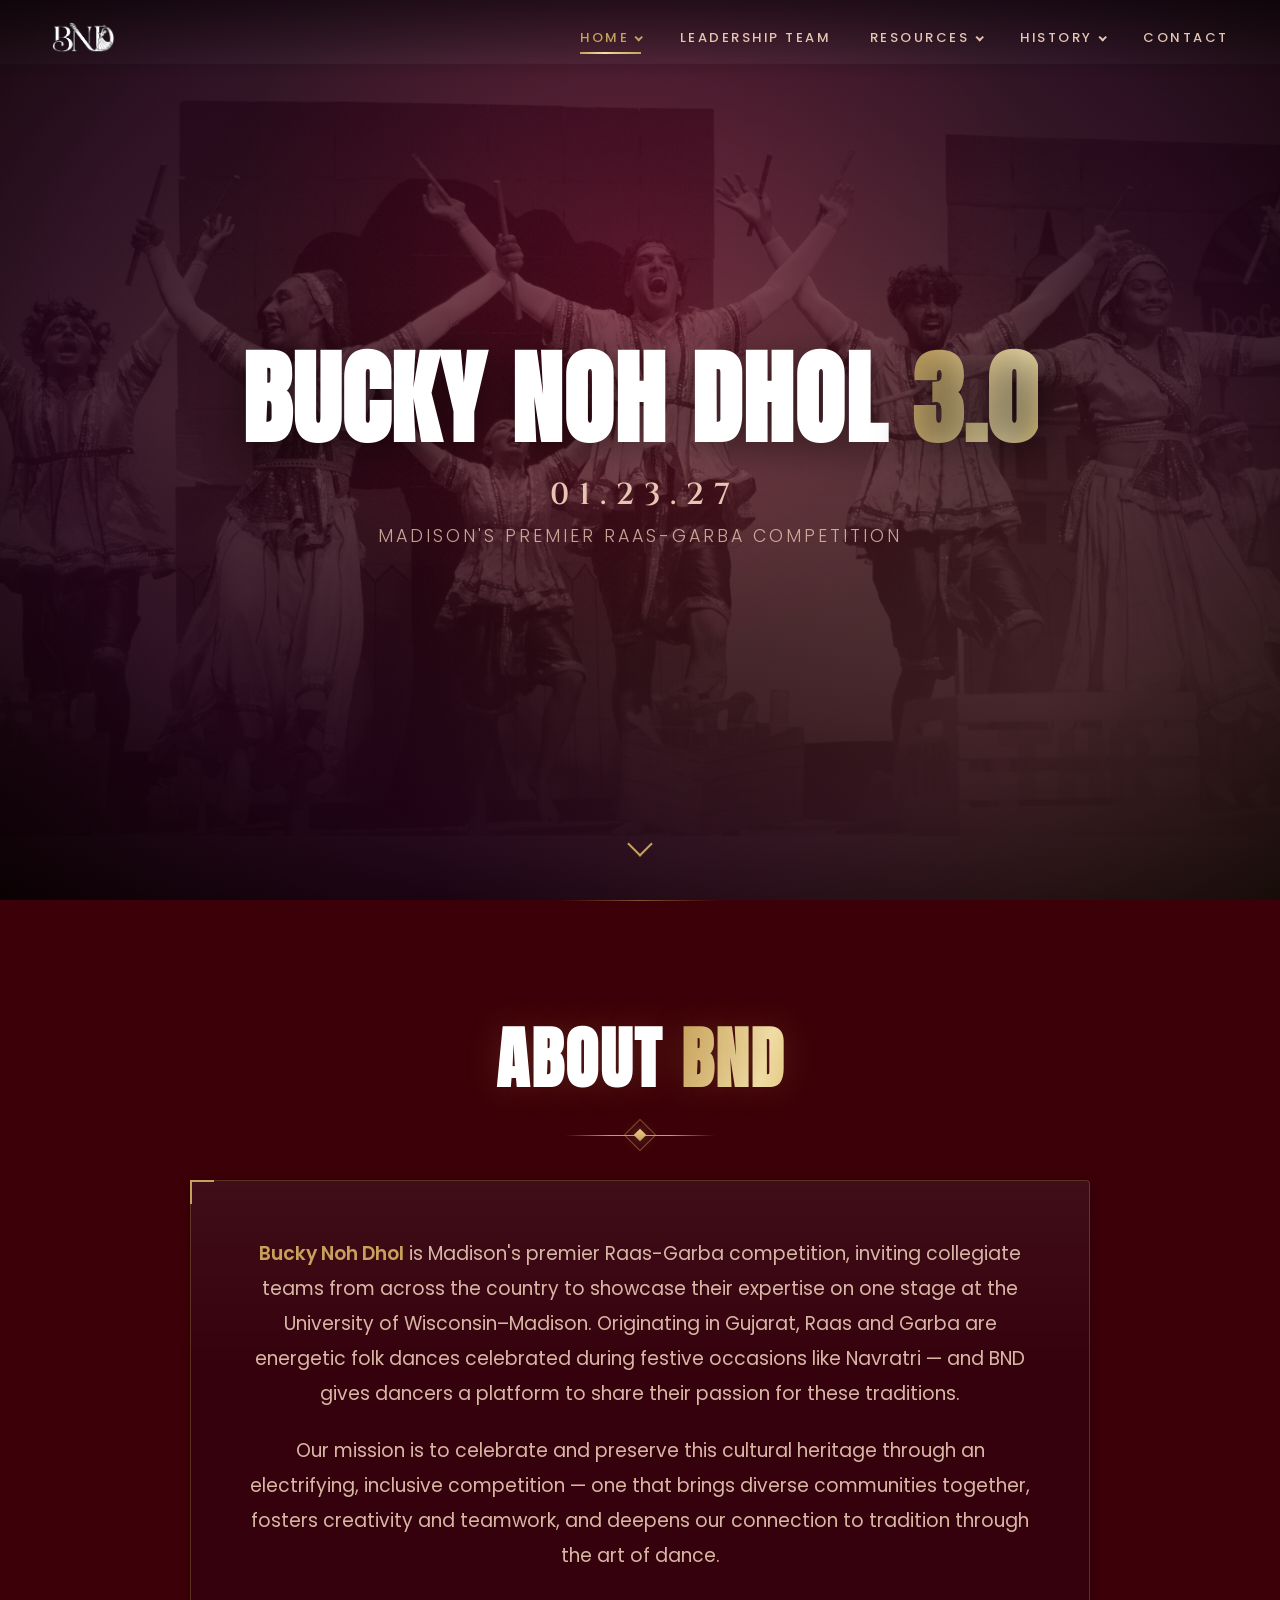
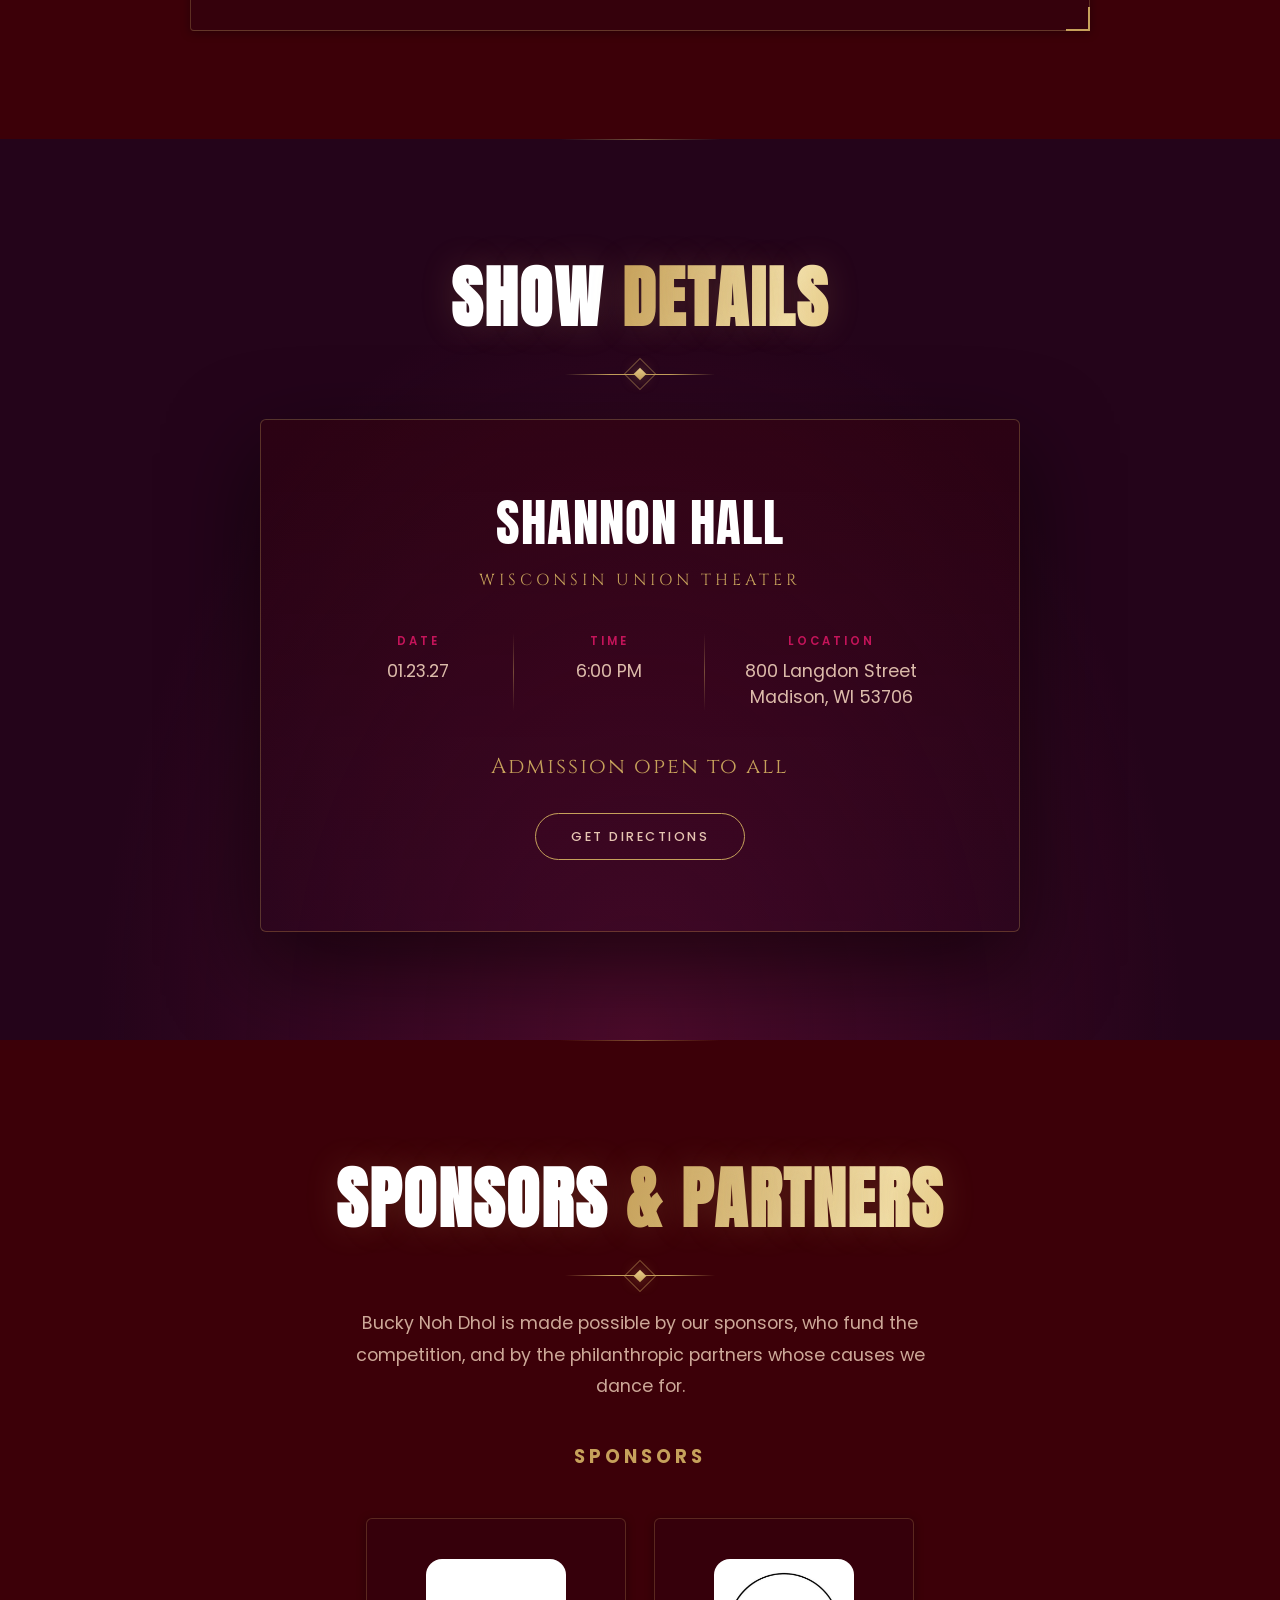
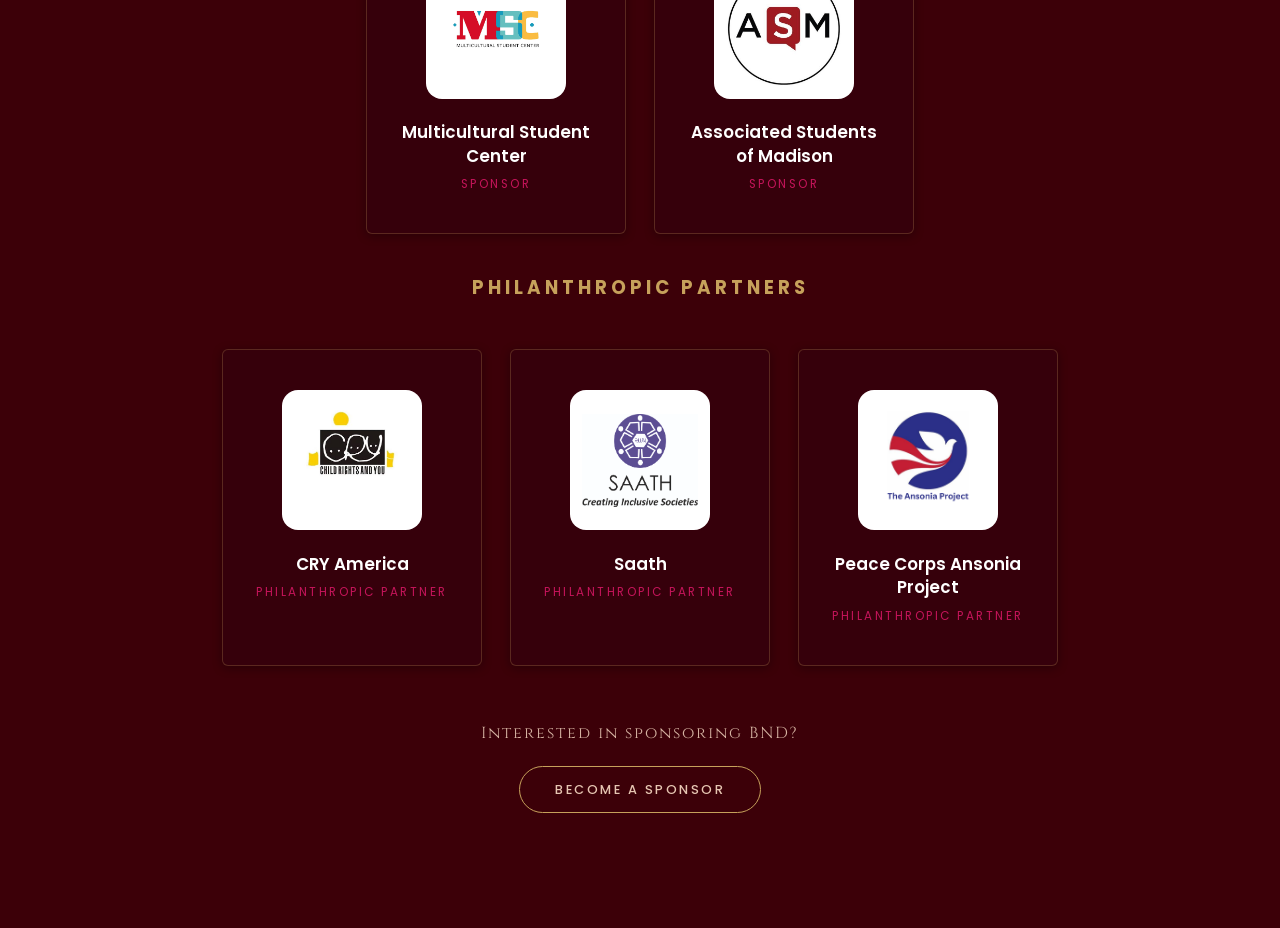
==== index.html @ 7897086d "BND 3.0 website: initial publish Static site for Bucky Noh Dhol 3.0 (01.23.27).  Co-Authored-By: Cla" ====
<!DOCTYPE html>
<html lang="en">
<head>
  <meta charset="UTF-8" />
  <meta name="viewport" content="width=device-width, initial-scale=1.0" />
  <title>Bucky Noh Dhol 3.0 — Madison's Premier Raas-Garba Competition</title>
  <link rel="preconnect" href="https://fonts.googleapis.com" />
  <link rel="preconnect" href="https://fonts.gstatic.com" crossorigin />
  <link href="https://fonts.googleapis.com/css2?family=Anton&family=Cinzel:wght@500;600;700&family=Poppins:wght@300;400;500;600&display=swap" rel="stylesheet" />
  <link rel="stylesheet" href="style.css" />
</head>
<body data-page="home">

  <!-- ===== NAV (injected by script.js) ===== -->
  <header class="nav" id="nav"></header>

  <!-- ===== HERO ===== -->
  <section class="hero" id="hero">
    <div class="hero__overlay"></div>
    <div class="hero__content">
      <h1 class="hero__title">
        <span class="hero__title-line--light">Bucky Noh Dhol</span>
        <span class="hero__title-line--accent">3.0</span>
      </h1>
      <p class="hero__date">01.23.27</p>
      <p class="hero__tagline">Madison's Premier Raas-Garba Competition</p>
    </div>
    <a href="#about" class="hero__scroll" aria-label="Scroll down">
      <span class="hero__scroll-chevron"></span>
    </a>
  </section>

  <!-- ===== ABOUT ===== -->
  <section class="about" id="about">
    <div class="about__inner">
      <h2 class="section-title">About <span class="section-title__accent">BND</span></h2>
      <span class="section-divider"></span>
      <div class="about__panel">
        <p>
          <strong>Bucky Noh Dhol</strong> is Madison's premier Raas-Garba competition, inviting
          collegiate teams from across the country to showcase their expertise on one stage at the
          University of Wisconsin&ndash;Madison. Originating in Gujarat, Raas and Garba are
          energetic folk dances celebrated during festive occasions like Navratri &mdash; and BND
          gives dancers a platform to share their passion for these traditions.
        </p>
        <p>
          Our mission is to celebrate and preserve this cultural heritage through an electrifying,
          inclusive competition &mdash; one that brings diverse communities together, fosters
          creativity and teamwork, and deepens our connection to tradition through the art of dance.
        </p>
      </div>
    </div>
  </section>

  <!-- ===== SHOW DETAILS ===== -->
  <section class="show" id="show">
    <div class="show__inner">
      <h2 class="section-title">Show <span class="section-title__accent">Details</span></h2>
      <span class="section-divider"></span>

      <div class="show__card">
        <p class="show__venue">Shannon Hall</p>
        <p class="show__sub">Wisconsin Union Theater</p>

        <div class="show__meta">
          <div class="show__meta-item">
            <span class="show__label">Date</span>
            <span class="show__value">01.23.27</span>
          </div>
          <span class="show__meta-sep"></span>
          <div class="show__meta-item">
            <span class="show__label">Time</span>
            <span class="show__value">6:00 PM</span>
          </div>
          <span class="show__meta-sep"></span>
          <div class="show__meta-item">
            <span class="show__label">Location</span>
            <span class="show__value">800 Langdon Street<br />Madison, WI 53706</span>
          </div>
        </div>

        <p class="show__admission">Admission open to all</p>

        <a class="show__directions"
           href="https://maps.google.com/?q=Shannon+Hall+800+Langdon+Street+Madison+WI+53706"
           target="_blank" rel="noopener">Get Directions</a>
      </div>
    </div>
  </section>

  <!-- ===== SPONSORS & PARTNERS ===== -->
  <section class="sponsors" id="sponsors">
    <div class="sponsors__inner">
      <h2 class="section-title">Sponsors <span class="section-title__accent">&amp; Partners</span></h2>
      <span class="section-divider"></span>
      <p class="sponsors__intro">
        Bucky Noh Dhol is made possible by our sponsors, who fund the competition, and by the
        philanthropic partners whose causes we dance for.
      </p>

      <h3 class="sponsors__group-title">Sponsors</h3>
      <div class="sponsors__grid">
        <div class="sponsor-card">
          <img class="sponsor-card__logo sponsor-card__logo--img" src="assets/img/sponsors/msc.png" alt="Multicultural Student Center logo">
          <p class="sponsor-card__name">Multicultural Student Center</p>
          <p class="sponsor-card__role">Sponsor</p>
        </div>
        <div class="sponsor-card">
          <img class="sponsor-card__logo sponsor-card__logo--img" src="assets/img/sponsors/asm.jpeg" alt="Associated Students of Madison logo">
          <p class="sponsor-card__name">Associated Students of Madison</p>
          <p class="sponsor-card__role">Sponsor</p>
        </div>
      </div>

      <h3 class="sponsors__group-title">Philanthropic Partners</h3>
      <div class="sponsors__grid">
        <div class="sponsor-card">
          <img class="sponsor-card__logo sponsor-card__logo--img" src="assets/img/partners/cry.jpeg" alt="CRY America logo">
          <p class="sponsor-card__name">CRY America</p>
          <p class="sponsor-card__role">Philanthropic Partner</p>
        </div>
        <div class="sponsor-card">
          <img class="sponsor-card__logo sponsor-card__logo--img" src="assets/img/partners/saath.jpg" alt="Saath logo">
          <p class="sponsor-card__name">Saath</p>
          <p class="sponsor-card__role">Philanthropic Partner</p>
        </div>
        <div class="sponsor-card">
          <img class="sponsor-card__logo sponsor-card__logo--img" src="assets/img/partners/ansonia.png" alt="Peace Corps Ansonia Project logo">
          <p class="sponsor-card__name">Peace Corps Ansonia Project</p>
          <p class="sponsor-card__role">Philanthropic Partner</p>
        </div>
      </div>

      <div class="sponsors__cta">
        <p>Interested in sponsoring BND?</p>
        <a class="btn-outline" href="assets/docs/BND-Sponsorship-Package.pdf" target="_blank" rel="noopener">Become a Sponsor</a>
      </div>
    </div>
  </section>

  <script src="script.js"></script>
</body>
</html>
---- style.css ----
/* ===================================================================
   Bucky Noh Dhol 3.0 — Website
   Theme: "Iconic Bollywood" · Brand palette (see Website Workbook PDF)
   =================================================================== */

:root {
  /* Core / darks — jewel tones (no blue; reads Bollywood, not patriotic) */
  --maroon:  #3C0008;   /* deep red base */
  --maroon-2:#5E0A1E;   /* warmer mid maroon for gradients */
  --plum:    #24041A;   /* deep magenta-plum — replaces the old navy */
  --teal:    #043A44;   /* peacock jewel accent tone */
  --forest:  #123028;   /* deep emerald */
  --beige:   #E6C5B2;
  --ink:     #14020A;   /* warm near-black */

  /* Accents */
  --magenta: #C4145A;   /* sampled — adjust once exact hex known */
  --orange:  #D4611E;   /* sampled */
  --gold:    #C6A15B;   /* sampled */
  --gold-lt: #E9CF8C;   /* highlight gold */
  --rose:    #9B666F;

  /* Roles */
  --bg:        var(--maroon);
  --text:      var(--beige);
  --accent:    var(--gold);
  --accent-2:  var(--magenta);

  --font-display: 'Anton', sans-serif;
  --font-serif:   'Cinzel', serif;
  --font-body:    'Poppins', sans-serif;

  --nav-h: 76px;
}

* { margin: 0; padding: 0; box-sizing: border-box; }

html { scroll-behavior: smooth; }

body {
  background: var(--bg);
  color: var(--text);
  font-family: var(--font-body);
  -webkit-font-smoothing: antialiased;
  overflow-x: hidden;
}

/* ===== NAV ===== */
.nav {
  position: fixed;
  top: 0; left: 0; right: 0;
  height: var(--nav-h);
  display: flex;
  align-items: center;
  justify-content: space-between;
  padding: 0 clamp(1.25rem, 4vw, 3.5rem);
  z-index: 100;
  transition: background .35s ease, backdrop-filter .35s ease;
}
.nav--scrolled,
.nav--solid {
  background: rgba(36, 4, 26, .82);
  backdrop-filter: blur(10px);
  border-bottom: 1px solid rgba(198, 161, 91, .35);
}
.nav__brand {
  font-family: var(--font-display);
  font-size: 1.6rem;
  letter-spacing: 2px;
  color: var(--beige);
  text-decoration: none;
}
.nav__brand:hover { color: var(--gold); }
/* Nav logo. History pages override background-image with their year's logo. */
.nav__brand--placeholder {
  display: inline-flex;
  width: 118px; height: 64px;
  background-image: url('assets/img/logos/bnd3.png');
  background-size: contain;
  background-repeat: no-repeat;
  background-position: left center;
  color: transparent;
  font-size: 0;
}
.nav__links {
  display: flex;
  gap: clamp(1.25rem, 3vw, 2.75rem);
}
.nav__links a {
  font-size: .82rem;
  letter-spacing: 2.5px;
  text-transform: uppercase;
  font-weight: 500;
  color: var(--beige);
  text-decoration: none;
  position: relative;
  padding: .35rem 0;
}
.nav__links a::after {
  content: '';
  position: absolute;
  left: 0; bottom: 0;
  width: 0; height: 2px;
  background: var(--gold);
  transition: width .3s ease;
}
.nav__links a:hover { color: var(--gold); }
.nav__links a:hover::after { width: 100%; }
.nav__links a.is-active { color: var(--gold); }
.nav__links a.is-active::after { width: 100%; }

/* Dropdown */
.nav__item--has-dropdown { position: relative; }
.nav__toplink { display: inline-flex; align-items: center; gap: .4rem; }
.nav__caret {
  width: 6px; height: 6px;
  border-right: 2px solid currentColor;
  border-bottom: 2px solid currentColor;
  transform: rotate(45deg) translateY(-1px);
  transition: transform .3s ease;
}
.nav__item--has-dropdown:hover .nav__caret { transform: rotate(-135deg) translateY(-1px); }
.nav__dropdown {
  position: absolute;
  top: 100%;
  left: 50%;
  transform: translateX(-50%) translateY(8px);
  min-width: 170px;
  display: flex;
  flex-direction: column;
  padding: .5rem 0;
  background: rgba(36, 4, 26, .96);
  backdrop-filter: blur(10px);
  border: 1px solid rgba(198, 161, 91, .25);
  border-radius: 6px;
  box-shadow: 0 20px 50px rgba(0, 0, 0, .5);
  opacity: 0;
  visibility: hidden;
  transition: opacity .25s ease, transform .25s ease, visibility .25s;
}
.nav__item--has-dropdown:hover .nav__dropdown {
  opacity: 1;
  visibility: visible;
  transform: translateX(-50%) translateY(4px);
}
.nav__dropdown a {
  padding: .6rem 1.4rem;
  letter-spacing: 2px;
  white-space: nowrap;
}
.nav__dropdown a::after { display: none; }

/* ===== Subpage header (pages without a full hero) ===== */
.page-header {
  position: relative;
  padding: calc(var(--nav-h) + clamp(3rem, 10vh, 6rem)) 1.5rem clamp(3rem, 8vh, 5rem);
  text-align: center;
  background:
    radial-gradient(ellipse at 50% 0%, rgba(60, 0, 8, .75) 0%, transparent 65%),
    linear-gradient(180deg, var(--plum) 0%, var(--maroon) 100%);
}
.page-header__eyebrow {
  font-family: var(--font-serif);
  font-size: clamp(.7rem, 1.6vw, .9rem);
  letter-spacing: 5px;
  text-transform: uppercase;
  color: var(--gold);
  margin-bottom: 1rem;
}

/* ===== HERO ===== */
.hero {
  position: relative;
  min-height: 100vh;
  display: flex;
  align-items: center;
  justify-content: center;
  text-align: center;
  background:
    url('assets/img/hero-performance.png') center 30% / cover no-repeat;
  isolation: isolate;
}
.hero__overlay {
  position: absolute;
  inset: 0;
  z-index: -1;
  background:
    radial-gradient(ellipse at 50% 28%, rgba(196, 20, 90, .22) 0%, transparent 45%),
    radial-gradient(ellipse at 82% 78%, rgba(198, 161, 91, .16) 0%, transparent 45%),
    radial-gradient(ellipse at 50% 42%, rgba(60, 0, 8, .42) 0%, rgba(36, 4, 26, .82) 65%, rgba(10, 0, 2, .95) 100%),
    linear-gradient(180deg, rgba(10, 0, 2, .55) 0%, rgba(60, 0, 8, .30) 45%, rgba(6, 0, 1, .95) 100%);
}
.hero__content {
  padding: 0 1.5rem;
  animation: hero-rise 1.1s cubic-bezier(.2, .7, .2, 1) both;
}
.hero__eyebrow {
  font-family: var(--font-serif);
  font-size: clamp(.7rem, 1.6vw, .95rem);
  letter-spacing: 6px;
  text-transform: uppercase;
  color: var(--gold);
  margin-bottom: 1.4rem;
  opacity: .9;
}
.hero__title {
  font-family: var(--font-display);
  line-height: .95;
  letter-spacing: 1px;
  text-transform: uppercase;
  text-shadow: 0 8px 40px rgba(0, 0, 0, .55);
  font-size: clamp(2.4rem, 8vw, 6.5rem);
}
.hero__title-line--light {
  color: #fff;
}
.hero__title-line--accent {
  background: linear-gradient(180deg, var(--gold) 0%, #e9cf8c 45%, var(--orange) 100%);
  -webkit-background-clip: text;
  background-clip: text;
  -webkit-text-fill-color: transparent;
}
.hero__date {
  font-family: var(--font-serif);
  font-size: clamp(1.1rem, 3vw, 1.9rem);
  letter-spacing: 10px;
  font-weight: 600;
  color: var(--beige);
  margin: 1.6rem 0 .5rem;
  padding-left: 10px; /* optical centering for letter-spacing */
}
.hero__tagline {
  font-size: clamp(.85rem, 2vw, 1.1rem);
  letter-spacing: 3px;
  font-weight: 300;
  text-transform: uppercase;
  color: rgba(230, 197, 178, .82);
}

/* Scroll cue */
.hero__scroll {
  position: absolute;
  bottom: 2.2rem;
  left: 50%;
  transform: translateX(-50%);
  width: 30px; height: 30px;
  display: block;
}
.hero__scroll-chevron {
  display: block;
  width: 18px; height: 18px;
  margin: 0 auto;
  border-right: 2px solid var(--gold);
  border-bottom: 2px solid var(--gold);
  transform: rotate(45deg);
  animation: bounce 1.8s infinite;
}

@keyframes hero-rise {
  from { opacity: 0; transform: translateY(28px); }
  to   { opacity: 1; transform: translateY(0); }
}
@keyframes bounce {
  0%, 100% { transform: rotate(45deg) translate(0, 0); opacity: .5; }
  50%      { transform: rotate(45deg) translate(5px, 5px); opacity: 1; }
}

/* ===== Shared section bits ===== */
.section-title {
  font-family: var(--font-display);
  font-size: clamp(2.2rem, 6vw, 4.2rem);
  text-transform: uppercase;
  letter-spacing: 2px;
  color: #fff;
  text-align: center;
  text-shadow: 0 0 34px rgba(198, 161, 91, .18);
}
.section-title__accent {
  background: linear-gradient(180deg, var(--gold) 0%, #e9cf8c 50%, var(--orange) 100%);
  -webkit-background-clip: text;
  background-clip: text;
  -webkit-text-fill-color: transparent;
}
/* Ornamental divider: fading gold line with a centered gold diamond */
.section-divider {
  position: relative;
  display: block;
  width: 150px; height: 1px;
  margin: 1.6rem auto 0;
  background: linear-gradient(90deg, transparent, var(--gold) 30%, var(--gold) 70%, transparent);
}
.section-divider::before {
  content: '';
  position: absolute;
  left: 50%; top: 50%;
  width: 9px; height: 9px;
  background: linear-gradient(135deg, var(--gold-lt), var(--gold));
  transform: translate(-50%, -50%) rotate(45deg);
  box-shadow: 0 0 14px rgba(198, 161, 91, .6);
}
.section-divider::after {
  content: '';
  position: absolute;
  left: 50%; top: 50%;
  width: 21px; height: 21px;
  border: 1px solid rgba(198, 161, 91, .45);
  transform: translate(-50%, -50%) rotate(45deg);
}

/* ===== ABOUT ===== */
.about {
  background:
    radial-gradient(ellipse at 50% 0%, rgba(60, 0, 8, .6) 0%, transparent 60%),
    var(--maroon);
  padding: clamp(4.5rem, 12vh, 8rem) clamp(1.25rem, 5vw, 3rem);
}
.about__inner {
  max-width: 900px;
  margin: 0 auto;
}
.about__panel {
  margin-top: 2.8rem;
  padding: clamp(2rem, 5vw, 3.5rem);
  border: 1px solid rgba(198, 161, 91, .28);
  border-radius: 4px;
  background: rgba(36, 4, 26, .18);
  position: relative;
}
/* gold corner accents */
.about__panel::before,
.about__panel::after {
  content: '';
  position: absolute;
  width: 22px; height: 22px;
  border: 2px solid var(--gold);
}
.about__panel::before { top: -1px; left: -1px; border-right: none; border-bottom: none; }
.about__panel::after  { bottom: -1px; right: -1px; border-left: none; border-top: none; }
.about__panel p {
  font-size: clamp(1rem, 1.6vw, 1.18rem);
  line-height: 1.85;
  color: rgba(230, 197, 178, .92);
  text-align: center;
}
.about__panel p + p { margin-top: 1.4rem; }
.about__panel strong { color: var(--gold); font-weight: 600; }

/* ===== SHOW DETAILS ===== */
.show {
  background:
    radial-gradient(ellipse at 50% 100%, rgba(150, 22, 74, .35) 0%, transparent 60%),
    var(--plum);
  padding: clamp(4.5rem, 12vh, 8rem) clamp(1.25rem, 5vw, 3rem);
}
.show__inner { max-width: 760px; margin: 0 auto; text-align: center; }

.show__card {
  margin-top: 2.8rem;
  padding: clamp(2.5rem, 6vw, 4rem) clamp(1.5rem, 5vw, 3.5rem);
  border: 1px solid rgba(198, 161, 91, .3);
  border-radius: 6px;
  background: linear-gradient(180deg, rgba(60, 0, 8, .35), rgba(36, 4, 26, .25));
  box-shadow: 0 30px 80px rgba(0, 0, 0, .45);
}
.show__venue {
  font-family: var(--font-display);
  font-size: clamp(2rem, 5vw, 3.2rem);
  text-transform: uppercase;
  letter-spacing: 1px;
  color: #fff;
}
.show__sub {
  font-family: var(--font-serif);
  font-size: clamp(.8rem, 1.8vw, 1rem);
  letter-spacing: 4px;
  text-transform: uppercase;
  color: var(--gold);
  margin-top: .5rem;
}

.show__meta {
  display: flex;
  align-items: stretch;
  justify-content: center;
  flex-wrap: wrap;
  gap: clamp(1rem, 4vw, 2.5rem);
  margin: 2.6rem 0;
}
.show__meta-item {
  display: flex;
  flex-direction: column;
  gap: .5rem;
  min-width: 110px;
}
.show__label {
  font-size: .72rem;
  letter-spacing: 3px;
  text-transform: uppercase;
  color: var(--magenta);
  font-weight: 600;
}
.show__value {
  font-size: clamp(.95rem, 1.6vw, 1.1rem);
  line-height: 1.5;
  color: rgba(230, 197, 178, .95);
}
.show__meta-sep {
  width: 1px;
  background: linear-gradient(180deg, transparent, rgba(198, 161, 91, .45), transparent);
}
@media (max-width: 620px) {
  .show__meta-sep { display: none; }
}

.show__admission {
  font-family: var(--font-serif);
  font-size: clamp(1rem, 2.4vw, 1.35rem);
  letter-spacing: 2px;
  color: var(--gold);
  margin-bottom: 2rem;
}

.show__directions {
  display: inline-block;
  font-size: .8rem;
  letter-spacing: 2.5px;
  text-transform: uppercase;
  font-weight: 500;
  color: var(--beige);
  text-decoration: none;
  padding: .85rem 2.2rem;
  border: 1px solid var(--gold);
  border-radius: 999px;
  transition: background .3s ease, color .3s ease;
}
.show__directions:hover {
  background: var(--gold);
  color: var(--maroon);
}

/* ===== SPONSORS & PARTNERS ===== */
.sponsors {
  background:
    radial-gradient(ellipse at 50% 0%, rgba(60, 0, 8, .55) 0%, transparent 60%),
    var(--maroon);
  padding: clamp(4.5rem, 12vh, 8rem) clamp(1.25rem, 5vw, 3rem);
}
.sponsors__inner { max-width: 1000px; margin: 0 auto; text-align: center; }
.sponsors__intro {
  max-width: 620px;
  margin: 2rem auto 0;
  font-size: clamp(.95rem, 1.6vw, 1.1rem);
  line-height: 1.8;
  color: rgba(230, 197, 178, .85);
}

.sponsors__grid {
  margin-top: 3rem;
  display: flex;
  flex-wrap: wrap;
  justify-content: center;
  gap: 1.75rem;
}
.sponsors__group-title {
  font-family: var(--font-display-serif, var(--font-body));
  font-size: 1.15rem;
  letter-spacing: 4px;
  text-transform: uppercase;
  text-align: center;
  color: var(--gold);
  margin: 2.5rem 0 1.5rem;
}
.sponsor-card {
  width: 260px;
  padding: 2.5rem 1.75rem;
  border: 1px solid rgba(198, 161, 91, .25);
  border-radius: 6px;
  background: rgba(36, 4, 26, .22);
  transition: transform .3s ease, border-color .3s ease;
}
.sponsor-card:hover {
  transform: translateY(-6px);
  border-color: var(--gold);
}
.sponsor-card__logo {
  width: 96px; height: 96px;
  margin: 0 auto 1.4rem;
  display: flex;
  align-items: center;
  justify-content: center;
  border-radius: 50%;
  border: 1px dashed rgba(198, 161, 91, .55);
  font-family: var(--font-display);
  font-size: 1.6rem;
  letter-spacing: 1px;
  color: var(--gold);
}
.sponsor-card__logo--img {
  background: #fff;
  border: none;
  object-fit: contain;
  width: 140px;
  height: 140px;
  border-radius: 16px;
  padding: 12px;
}

.sponsor-card__name {
  font-size: 1.05rem;
  font-weight: 600;
  color: #fff;
  line-height: 1.4;
}
.sponsor-card__role {
  margin-top: .5rem;
  font-size: .74rem;
  letter-spacing: 2.5px;
  text-transform: uppercase;
  color: var(--magenta);
}

.sponsors__cta { margin-top: 3.5rem; }
.sponsors__cta p {
  font-family: var(--font-serif);
  letter-spacing: 2px;
  color: rgba(230, 197, 178, .9);
  margin-bottom: 1.4rem;
}
.btn-outline {
  display: inline-block;
  font-size: .8rem;
  letter-spacing: 2.5px;
  text-transform: uppercase;
  font-weight: 500;
  color: var(--beige);
  text-decoration: none;
  padding: .85rem 2.2rem;
  border: 1px solid var(--gold);
  border-radius: 999px;
  transition: background .3s ease, color .3s ease;
}
.btn-outline:hover { background: var(--gold); color: var(--maroon); }

/* ===== LEADERSHIP / TEAM ===== */
.team {
  padding: clamp(3.5rem, 9vh, 6rem) clamp(1.25rem, 5vw, 3rem);
}
.team--directors { background: var(--maroon); }
.team--board {
  background:
    radial-gradient(ellipse at 50% 0%, rgba(150, 22, 74, .3) 0%, transparent 55%),
    var(--plum);
}
.team__inner { max-width: 1080px; margin: 0 auto; }
.team__group-title {
  font-family: var(--font-serif);
  font-size: clamp(1.1rem, 2.6vw, 1.6rem);
  letter-spacing: 4px;
  text-transform: uppercase;
  text-align: center;
  color: var(--gold);
  margin-bottom: 2.8rem;
}

.team__grid {
  display: grid;
  grid-template-columns: repeat(auto-fit, minmax(180px, 1fr));
  gap: clamp(1.5rem, 3vw, 2.5rem);
}
.team__grid--featured {
  max-width: 560px;
  margin: 0 auto;
  grid-template-columns: repeat(2, 1fr);
}

.member { text-align: center; }
.member__photo {
  width: clamp(120px, 15vw, 160px);
  height: clamp(120px, 15vw, 160px);
  margin: 0 auto 1.1rem;
  border-radius: 50%;
  overflow: hidden;
  background:
    linear-gradient(180deg, rgba(198, 161, 91, .18), rgba(196, 20, 90, .12));
  border: 1px dashed rgba(198, 161, 91, .45);
  transition: border-color .3s ease, transform .3s ease;
}
.member__photo-img {
  width: 100%;
  height: 100%;
  object-fit: cover;
  display: block;
}
/* solid gold ring once a real photo has loaded */
.member__photo.has-img {
  border: 2px solid rgba(198, 161, 91, .5);
}
.member:hover .member__photo {
  border-color: var(--gold);
  transform: translateY(-5px);
}
.member--featured .member__photo,
.team__grid--featured .member__photo {
  width: clamp(150px, 18vw, 200px);
  height: clamp(150px, 18vw, 200px);
}
.member__name {
  font-size: 1.05rem;
  font-weight: 600;
  color: #fff;
}
.member__role {
  margin-top: .35rem;
  font-size: .74rem;
  letter-spacing: 2.5px;
  text-transform: uppercase;
  color: var(--magenta);
}

/* ===== Generic subpage body ===== */
.page-body {
  background:
    radial-gradient(ellipse at 50% 0%, rgba(150, 22, 74, .25) 0%, transparent 55%),
    var(--plum);
  padding: clamp(3.5rem, 9vh, 6rem) clamp(1.25rem, 5vw, 3rem) clamp(5rem, 12vh, 8rem);
  min-height: 60vh;
}
.page-body__inner { max-width: 1000px; margin: 0 auto; text-align: center; }
.page-body__inner--narrow { max-width: 760px; }
.page-body__intro {
  max-width: 620px;
  margin: 0 auto 3rem;
  font-size: clamp(.95rem, 1.6vw, 1.1rem);
  line-height: 1.8;
  color: rgba(230, 197, 178, .85);
}
.page-body__note {
  margin-top: 2.5rem;
  font-family: var(--font-serif);
  letter-spacing: 3px;
  text-transform: uppercase;
  font-size: .8rem;
  color: var(--gold);
}

/* Media gallery */
.gallery-grid {
  display: grid;
  grid-template-columns: repeat(auto-fill, minmax(220px, 1fr));
  gap: 1.25rem;
}
.gallery-tile {
  aspect-ratio: 4 / 3;
  border-radius: 6px;
  border: 1px dashed rgba(198, 161, 91, .35);
  background: linear-gradient(135deg, rgba(60, 0, 8, .3), rgba(36, 4, 26, .3));
  transition: border-color .3s ease, transform .3s ease;
}
.gallery-tile:hover { border-color: var(--gold); transform: translateY(-4px); }

/* Media — YouTube feature */
.youtube-feature {
  display: flex;
  align-items: center;
  gap: clamp(1rem, 3vw, 1.75rem);
  max-width: 620px;
  margin: 0 auto;
  padding: clamp(1.5rem, 4vw, 2.25rem);
  text-align: left;
  text-decoration: none;
  border: 1px solid rgba(198, 161, 91, .3);
  border-radius: 8px;
  background: linear-gradient(135deg, rgba(60, 0, 8, .35), rgba(36, 4, 26, .3));
  transition: border-color .3s ease, transform .3s ease, box-shadow .3s ease;
}
.youtube-feature:hover {
  border-color: var(--gold);
  transform: translateY(-4px);
  box-shadow: 0 24px 60px rgba(0, 0, 0, .45);
}
.youtube-feature__icon { color: var(--magenta); display: flex; flex-shrink: 0; }
.youtube-feature:hover .youtube-feature__icon { color: var(--gold); }
.youtube-feature__text { flex: 1; display: flex; flex-direction: column; gap: .3rem; }
.youtube-feature__title { font-size: 1.15rem; font-weight: 600; color: #fff; }
.youtube-feature__sub {
  font-size: .85rem;
  color: rgba(230, 197, 178, .8);
  letter-spacing: .5px;
}
.youtube-feature__cta {
  flex-shrink: 0;
  font-size: .78rem;
  letter-spacing: 2px;
  text-transform: uppercase;
  font-weight: 600;
  color: var(--gold);
  white-space: nowrap;
}
@media (max-width: 520px) {
  .youtube-feature { flex-direction: column; text-align: center; }
  .youtube-feature__text { align-items: center; }
}

.history-link { margin-top: 2.5rem; }
.page-header__meta {
  margin-top: 1.4rem;
  font-family: var(--font-serif);
  font-size: clamp(.8rem, 1.8vw, 1rem);
  letter-spacing: 3px;
  text-transform: uppercase;
  color: rgba(230, 197, 178, .85);
}

/* Sub-section heading within a page body */
.subhead {
  font-family: var(--font-display);
  text-transform: uppercase;
  font-size: clamp(1.5rem, 4vw, 2.4rem);
  letter-spacing: 1px;
  color: #fff;
  text-align: center;
  margin: 3.75rem 0 1.75rem;
}
.subhead:first-child { margin-top: 0; }

/* Show order / lineup */
.lineup {
  list-style: none;
  max-width: 640px;
  margin: 0 auto;
  display: flex;
  flex-direction: column;
  gap: .9rem;
}
.lineup__row {
  display: flex;
  align-items: center;
  gap: 1.25rem;
  padding: 1.1rem 1.5rem;
  border: 1px solid rgba(198, 161, 91, .2);
  border-radius: 6px;
  background: rgba(60, 0, 8, .18);
  text-align: left;
}
.lineup__row--winner { border-color: rgba(198, 161, 91, .55); }
.lineup__num {
  font-family: var(--font-display);
  font-size: 1.35rem;
  color: var(--gold);
  width: 1.75rem;
  text-align: center;
  flex-shrink: 0;
}
.lineup__team { flex: 1; font-weight: 600; color: #fff; font-size: 1.05rem; }
.lineup__place {
  font-size: .7rem;
  letter-spacing: 2px;
  text-transform: uppercase;
  font-weight: 600;
  padding: .35rem .85rem;
  border-radius: 999px;
  white-space: nowrap;
  flex-shrink: 0;
}
.lineup__place--1 { background: var(--gold); color: var(--maroon); }
.lineup__place--2 { border: 1px solid var(--gold); color: var(--gold); }

.team__group-title--spaced { margin-top: 3rem; }

/* Media — editions + playlists */
.inline-link {
  color: var(--gold);
  text-decoration: none;
  border-bottom: 1px solid rgba(198, 161, 91, .5);
  white-space: nowrap;
}
.inline-link:hover { color: #e9cf8c; border-color: currentColor; }

.media-edition { max-width: 620px; margin: 0 auto 2.75rem; text-align: left; }
.media-edition__title {
  font-family: var(--font-display);
  font-size: clamp(1.4rem, 3.5vw, 2rem);
  text-transform: uppercase;
  letter-spacing: 1px;
  color: #fff;
  margin-bottom: 1.1rem;
}
.link-card__label { display: inline-flex; align-items: center; gap: .75rem; }
.link-card__play {
  width: 0; height: 0;
  border-top: 7px solid transparent;
  border-bottom: 7px solid transparent;
  border-left: 11px solid var(--magenta);
  flex-shrink: 0;
  transition: border-left-color .3s ease;
}
.link-card:hover .link-card__play { border-left-color: var(--gold); }
.link-card__img { display: inline-flex; color: var(--magenta); flex-shrink: 0; }
.link-card:hover .link-card__img { color: var(--gold); }

/* Contact form */
.contact-form { max-width: 620px; margin: 0 auto 3.5rem; text-align: left; }
.form-row { display: flex; gap: 1.25rem; }
.form-row .form-field { flex: 1; }
.form-field { margin-bottom: 1.4rem; display: flex; flex-direction: column; }
.form-field label {
  font-size: .72rem;
  letter-spacing: 2px;
  text-transform: uppercase;
  color: var(--gold);
  margin-bottom: .55rem;
}
.form-field .req { color: var(--magenta); }
.form-field input,
.form-field textarea,
.form-field select {
  width: 100%;
  padding: .85rem 1rem;
  font-family: var(--font-body);
  font-size: .95rem;
  color: var(--beige);
  background: rgba(0, 0, 0, .28);
  border: 1px solid rgba(198, 161, 91, .3);
  border-radius: 6px;
  transition: border-color .25s ease, background .25s ease;
}
.form-field textarea { resize: vertical; min-height: 130px; }
.form-field input:focus,
.form-field textarea:focus,
.form-field select:focus {
  outline: none;
  border-color: var(--gold);
  background: rgba(0, 0, 0, .4);
}
.form-field select {
  appearance: none;
  -webkit-appearance: none;
  cursor: pointer;
  padding-right: 2.5rem;
  background-image: url("data:image/svg+xml,%3Csvg xmlns='http://www.w3.org/2000/svg' width='12' height='8' viewBox='0 0 12 8'%3E%3Cpath d='M1 1l5 5 5-5' fill='none' stroke='%23C6A15B' stroke-width='2'/%3E%3C/svg%3E");
  background-repeat: no-repeat;
  background-position: right 1rem center;
}
.form-field option { color: #1a1a1a; }
.btn-solid {
  display: inline-block;
  font-size: .8rem;
  letter-spacing: 2.5px;
  text-transform: uppercase;
  font-weight: 600;
  color: var(--maroon);
  background: linear-gradient(180deg, var(--gold-lt), var(--gold));
  border: none;
  border-radius: 999px;
  padding: .95rem 2.6rem;
  cursor: pointer;
  transition: transform .2s ease, box-shadow .2s ease;
}
.btn-solid:hover { transform: translateY(-2px); box-shadow: 0 12px 30px rgba(198, 161, 91, .3); }
@media (max-width: 520px) {
  .form-row { flex-direction: column; gap: 0; }
}

/* Forms list */
.link-list {
  display: flex;
  flex-direction: column;
  gap: 1rem;
  max-width: 620px;
  margin: 0 auto;
  text-align: left;
}
.link-card {
  display: flex;
  align-items: center;
  justify-content: space-between;
  padding: 1.25rem 1.75rem;
  border: 1px solid rgba(198, 161, 91, .28);
  border-radius: 6px;
  background: rgba(60, 0, 8, .18);
  text-decoration: none;
  transition: border-color .3s ease, background .3s ease, transform .3s ease;
}
.link-card:not(.is-disabled):hover {
  border-color: var(--gold);
  transform: translateX(4px);
}
.link-card__label { font-weight: 600; color: #fff; letter-spacing: .5px; }
.link-card__status {
  font-size: .72rem;
  letter-spacing: 2px;
  text-transform: uppercase;
  color: var(--magenta);
}
.link-card.is-disabled { opacity: .7; cursor: default; }

/* Policies */
.policy-list {
  display: flex;
  flex-direction: column;
  gap: 1.25rem;
  text-align: left;
}
.policy-item {
  padding: 1.75rem 2rem;
  border: 1px solid rgba(198, 161, 91, .22);
  border-left: 3px solid var(--gold);
  border-radius: 4px;
  background: rgba(60, 0, 8, .18);
}
.policy-item__title {
  font-family: var(--font-serif);
  font-size: 1.15rem;
  letter-spacing: 1px;
  color: #fff;
  margin-bottom: .6rem;
}
.policy-item__body {
  font-size: .95rem;
  line-height: 1.7;
  color: rgba(230, 197, 178, .8);
}
.policy-note {
  margin-top: 1.75rem;
  text-align: center;
  color: rgba(230, 197, 178, .7);
  font-size: .95rem;
  line-height: 1.7;
}


/* ===== TEMP placeholders (removed as we build each section) ===== */
.placeholder {
  min-height: 60vh;
  display: flex;
  align-items: center;
  justify-content: center;
  font-family: var(--font-serif);
  letter-spacing: 4px;
  text-transform: uppercase;
  color: rgba(230, 197, 178, .35);
  border-top: 1px solid rgba(198, 161, 91, .12);
}
.placeholder:nth-of-type(even) { background: var(--plum); }

@media (prefers-reduced-motion: reduce) {
  * { animation: none !important; scroll-behavior: auto; }
}

/* ===================================================================
   3.1  DESIGN UPGRADE LAYER   (2026-07-05, via ui-ux-pro-max)
   Craft pass layered on top of the base theme — depth, motion,
   ornament, type polish, and accessible focus. ADDITIVE ONLY: no base
   rule is edited, so the original design (and the history pages' own
   per-year themes) is preserved and this whole block can be removed
   wholesale to revert. Reduced-motion is already honored by the base
   `* { animation: none !important }` rule above, which wins over
   everything added here.
   =================================================================== */

:root {
  /* Warm-tinted elevation scale (jewel-dark shadows, not neutral black) */
  --shadow-1: 0 2px 10px rgba(10, 0, 4, .35);
  --shadow-2: 0 14px 36px rgba(8, 0, 3, .48);
  --shadow-3: 0 34px 90px rgba(6, 0, 2, .58);
  --glow-gold: 0 0 0 1px rgba(198, 161, 91, .4), 0 22px 55px rgba(150, 22, 74, .22);
  --ring: 0 0 0 2px var(--plum), 0 0 0 4px var(--gold);
  --ease-out: cubic-bezier(.2, .7, .2, 1);
  --gold-sheen: linear-gradient(105deg, var(--gold) 0%, #f4e2ad 42%, var(--gold-lt) 52%, var(--gold) 100%);
}

/* ---- Global polish ---- */
::selection { background: rgba(198, 161, 91, .28); color: #fff; }

/* Accessible keyboard focus — the base theme shipped without any */
a:focus-visible,
button:focus-visible,
input:focus-visible,
textarea:focus-visible,
select:focus-visible,
[tabindex]:focus-visible {
  outline: none;
  box-shadow: var(--ring);
  border-radius: 8px;
}

/* Springier easing on the interactive lifts the base already defines */
.sponsor-card, .youtube-feature, .link-card, .gallery-tile, .member__photo,
.btn-solid, .btn-outline, .show__directions, .about__panel, .lineup__row {
  transition-timing-function: var(--ease-out);
}

/* ---- Nav: legibility scrim over bright hero + gold-sheen brand ---- */
.nav:not(.nav--scrolled):not(.nav--solid)::before {
  content: '';
  position: absolute; inset: 0; z-index: -1; pointer-events: none;
  background: linear-gradient(180deg, rgba(6, 0, 2, .55), transparent);
}
.nav__brand:hover {
  background: var(--gold-sheen);
  -webkit-background-clip: text; background-clip: text;
  -webkit-text-fill-color: transparent; color: transparent;
}
.nav__links a::after { background: var(--gold-sheen); }
.nav__dropdown { box-shadow: var(--shadow-3); border-radius: 8px; }

/* ---- Hero: animated gold sheen + balanced wrapping + deeper text ---- */
.hero__title { text-wrap: balance; }
.hero__title-line--accent,
.section-title__accent {
  background: var(--gold-sheen);
  background-size: 200% auto;
  -webkit-background-clip: text; background-clip: text;
  -webkit-text-fill-color: transparent;
  animation: gold-shimmer 7s linear infinite;
}
.hero__title-line--accent { animation-duration: 6s; }
@keyframes gold-shimmer { to { background-position: 200% center; } }

/* ---- Section rhythm: delicate gold seam at the top of each band ---- */
.about, .show, .sponsors, .team, .page-body { position: relative; }
.about::before, .show::before, .sponsors::before, .team::before {
  content: '';
  position: absolute; top: 0; left: 50%; transform: translateX(-50%);
  width: min(160px, 42%); height: 1px;
  background: linear-gradient(90deg, transparent, rgba(198, 161, 91, .5), transparent);
}

/* ---- Cards: unified elevation + inner top highlight + richer hover ---- */
.about__panel, .show__card, .sponsor-card, .youtube-feature,
.link-card, .policy-item, .media-edition, .lineup__row {
  box-shadow: var(--shadow-1);
}
.about__panel {
  background:
    linear-gradient(180deg, rgba(255, 255, 255, .05), transparent 42%),
    rgba(36, 4, 26, .28);
}
.show__card { box-shadow: var(--shadow-3); }
.sponsor-card:hover,
.youtube-feature:hover,
.gallery-tile:hover {
  box-shadow: var(--shadow-3), var(--glow-gold);
}
.sponsor-card:hover { transform: translateY(-8px) scale(1.015); }
.member:hover .member__photo {
  box-shadow: 0 14px 34px rgba(6, 0, 2, .5), 0 0 0 1px rgba(198, 161, 91, .35);
}
.policy-item { transition: border-color .3s var(--ease-out), box-shadow .3s var(--ease-out), transform .3s var(--ease-out); }
.policy-item:hover { border-left-color: var(--gold-lt); box-shadow: var(--shadow-2); transform: translateX(3px); }

/* ---- Buttons: light sheen sweep on hover + lift ---- */
.btn-solid, .btn-outline, .show__directions { position: relative; overflow: hidden; }
.btn-solid::after, .btn-outline::after, .show__directions::after {
  content: '';
  position: absolute; top: 0; left: -130%;
  width: 55%; height: 100%;
  background: linear-gradient(105deg, transparent, rgba(255, 255, 255, .38), transparent);
  transform: skewX(-18deg);
  transition: left .65s var(--ease-out);
  pointer-events: none;
}
.btn-solid:hover::after,
.btn-outline:hover::after,
.show__directions:hover::after { left: 135%; }
.btn-solid:hover { box-shadow: var(--shadow-2), 0 12px 30px rgba(198, 161, 91, .35); }
.btn-outline:hover, .show__directions:hover { box-shadow: 0 12px 30px rgba(198, 161, 91, .25); }

/* ---- Form fields: soft gold focus glow (adds to the base border shift) ---- */
.form-field input:focus,
.form-field textarea:focus,
.form-field select:focus { box-shadow: 0 0 0 3px rgba(198, 161, 91, .18); }

/* ---- Body copy: nicer wrapping ---- */
.about__panel p, .page-body__intro, .sponsors__intro, .policy-item__body { text-wrap: pretty; }

/* ---- Scroll-reveal (progressive; modern browsers only, motion-safe) ----
   Uses scroll-driven CSS animations — no JS, no markup change. The
   initial hidden state lives INSIDE the no-preference query so
   reduced-motion users never see hidden content. */
@supports (animation-timeline: view()) {
  @media (prefers-reduced-motion: no-preference) {
    .about__panel, .show__card, .sponsor-card, .team__group-title,
    .team__grid, .media-edition, .link-card, .policy-item,
    .youtube-feature, .gallery-grid, .lineup {
      animation: reveal-up linear both;
      animation-timeline: view();
      animation-range: entry 0% entry 55%;
    }
  }
}
@keyframes reveal-up {
  from { opacity: 0; transform: translateY(26px); }
  to   { opacity: 1; transform: translateY(0); }
}
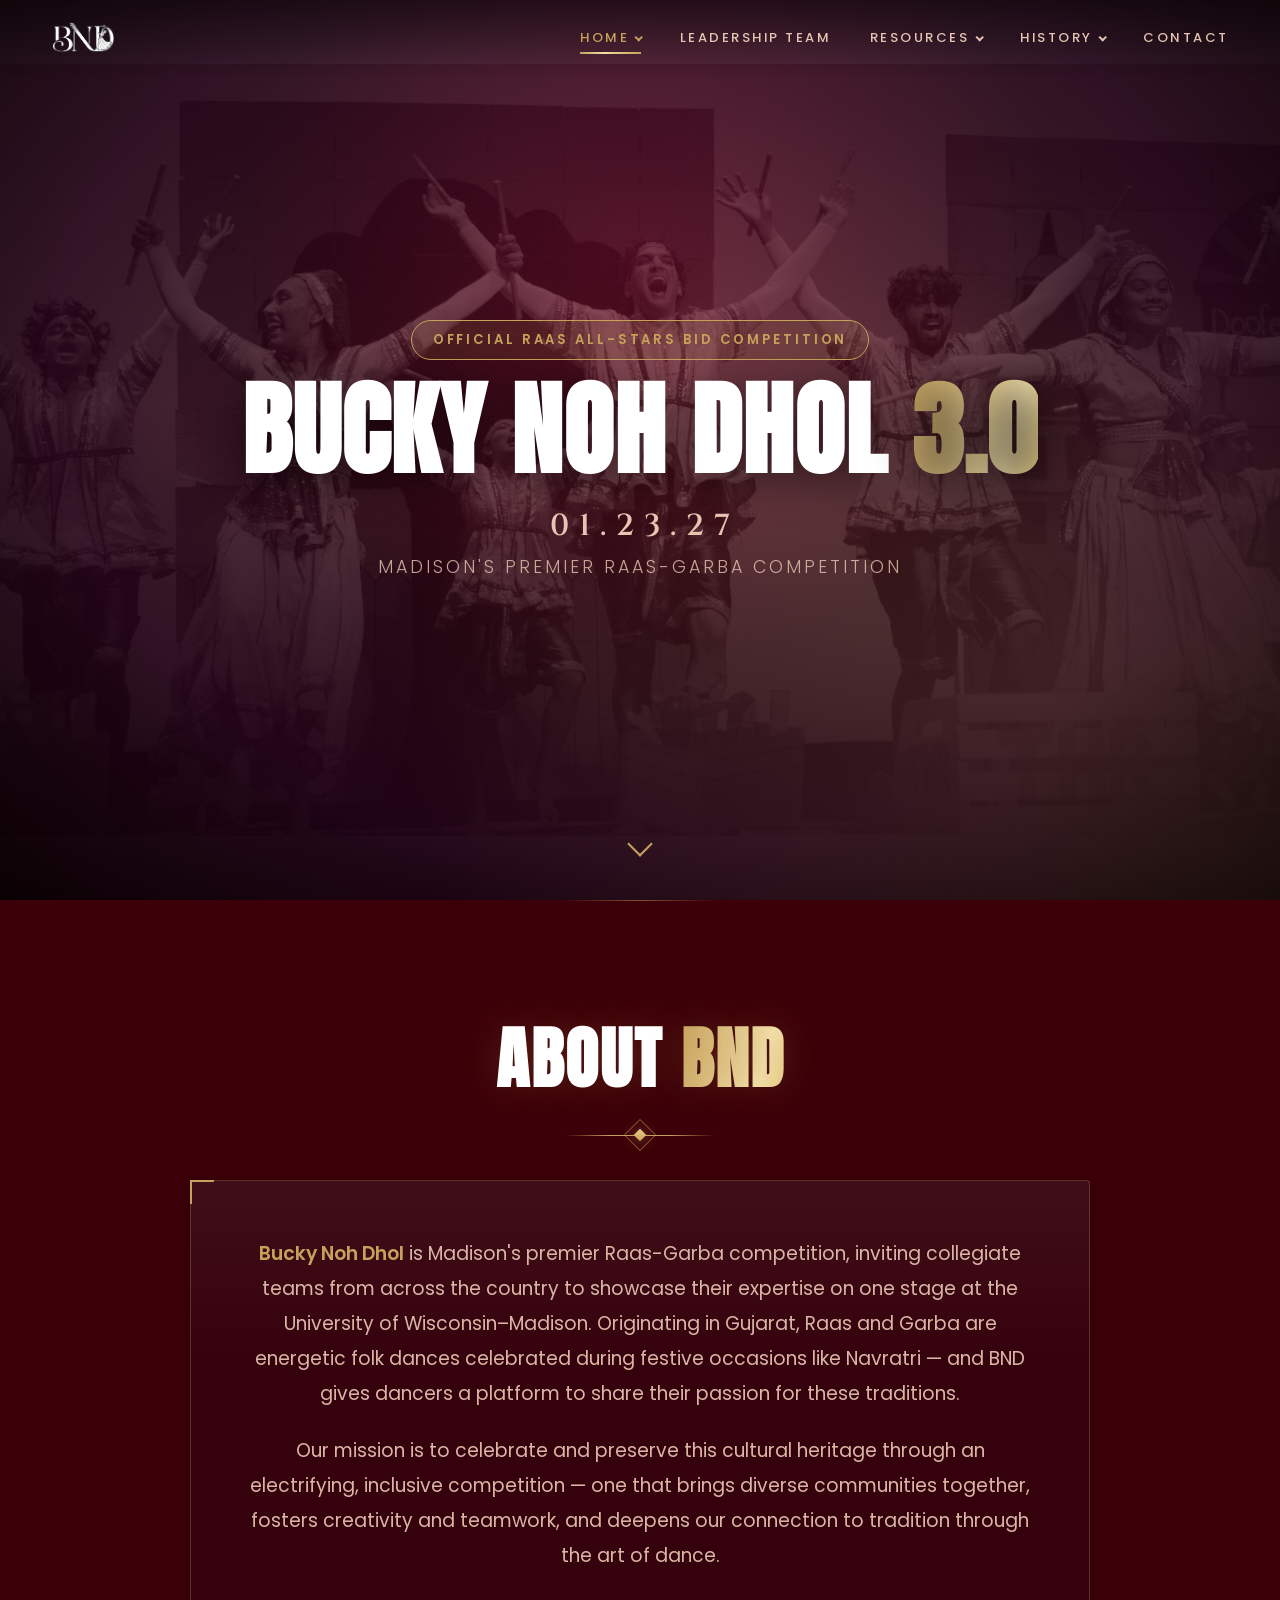
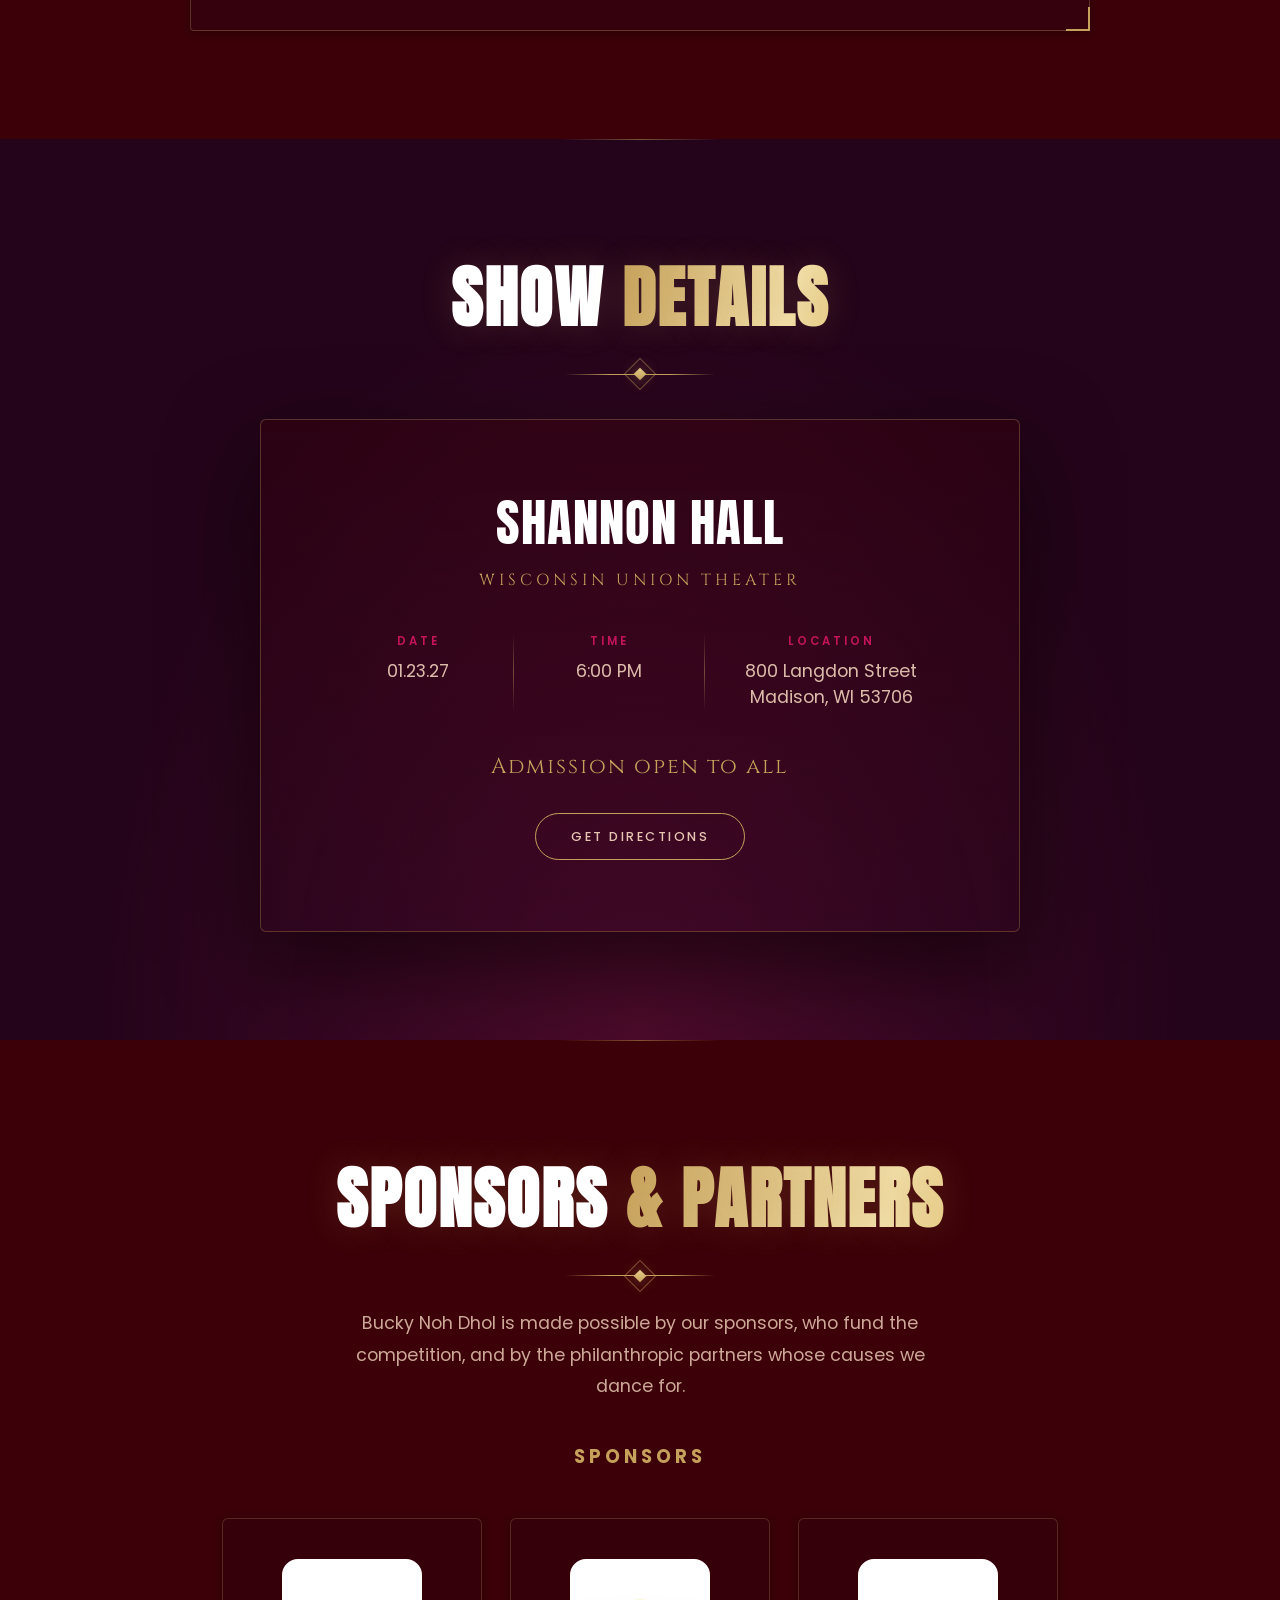
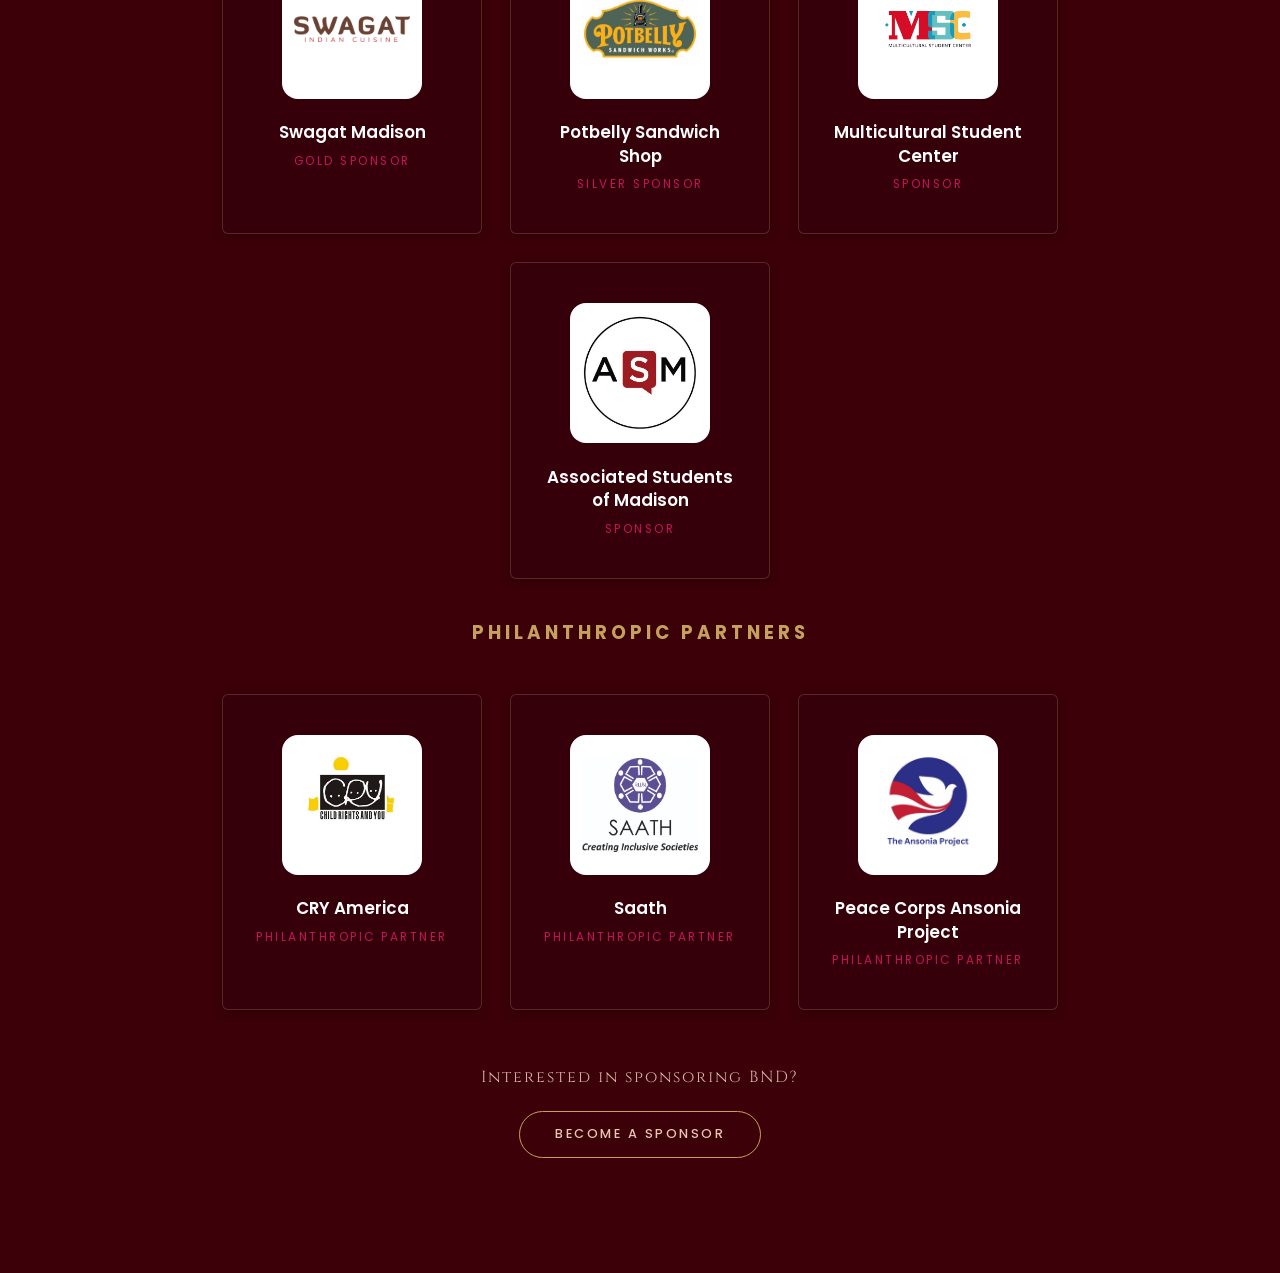
==== commit b48e3c1a: "Add RAS bid badge, 3.0 board headshots, and new sponsors - Hero: "Official Raas All-Stars Bid Compet" ====
--- a/index.html
+++ b/index.html
@@ -18,6 +18,7 @@
   <section class="hero" id="hero">
     <div class="hero__overlay"></div>
     <div class="hero__content">
+      <p class="hero__badge">Official Raas All-Stars Bid Competition</p>
       <h1 class="hero__title">
         <span class="hero__title-line--light">Bucky Noh Dhol</span>
         <span class="hero__title-line--accent">3.0</span>
@@ -101,6 +102,16 @@
       <h3 class="sponsors__group-title">Sponsors</h3>
       <div class="sponsors__grid">
         <div class="sponsor-card">
+          <img class="sponsor-card__logo sponsor-card__logo--img" src="assets/img/sponsors/swagat.png" alt="Swagat Madison logo">
+          <p class="sponsor-card__name">Swagat Madison</p>
+          <p class="sponsor-card__role">Gold Sponsor</p>
+        </div>
+        <div class="sponsor-card">
+          <img class="sponsor-card__logo sponsor-card__logo--img" src="assets/img/sponsors/potbelly.jpg" alt="Potbelly Sandwich Shop logo">
+          <p class="sponsor-card__name">Potbelly Sandwich Shop</p>
+          <p class="sponsor-card__role">Silver Sponsor</p>
+        </div>
+        <div class="sponsor-card">
           <img class="sponsor-card__logo sponsor-card__logo--img" src="assets/img/sponsors/msc.png" alt="Multicultural Student Center logo">
           <p class="sponsor-card__name">Multicultural Student Center</p>
           <p class="sponsor-card__role">Sponsor</p>
--- a/style.css
+++ b/style.css
@@ -228,6 +228,22 @@
   color: var(--beige);
   margin: 1.6rem 0 .5rem;
   padding-left: 10px; /* optical centering for letter-spacing */
+}
+.hero__badge {
+  display: inline-block;
+  margin-bottom: 1.4rem;
+  padding: .55rem 1.3rem;
+  border: 1px solid var(--gold);
+  border-radius: 999px;
+  background: rgba(198, 161, 91, .12);
+  color: var(--gold);
+  font-size: clamp(.68rem, 1.6vw, .82rem);
+  font-weight: 600;
+  letter-spacing: .22em;
+  text-transform: uppercase;
+}
+@media (max-width: 480px) {
+  .hero__badge { letter-spacing: .1em; padding: .5rem .9rem; font-size: .62rem; }
 }
 .hero__tagline {
   font-size: clamp(.85rem, 2vw, 1.1rem);
